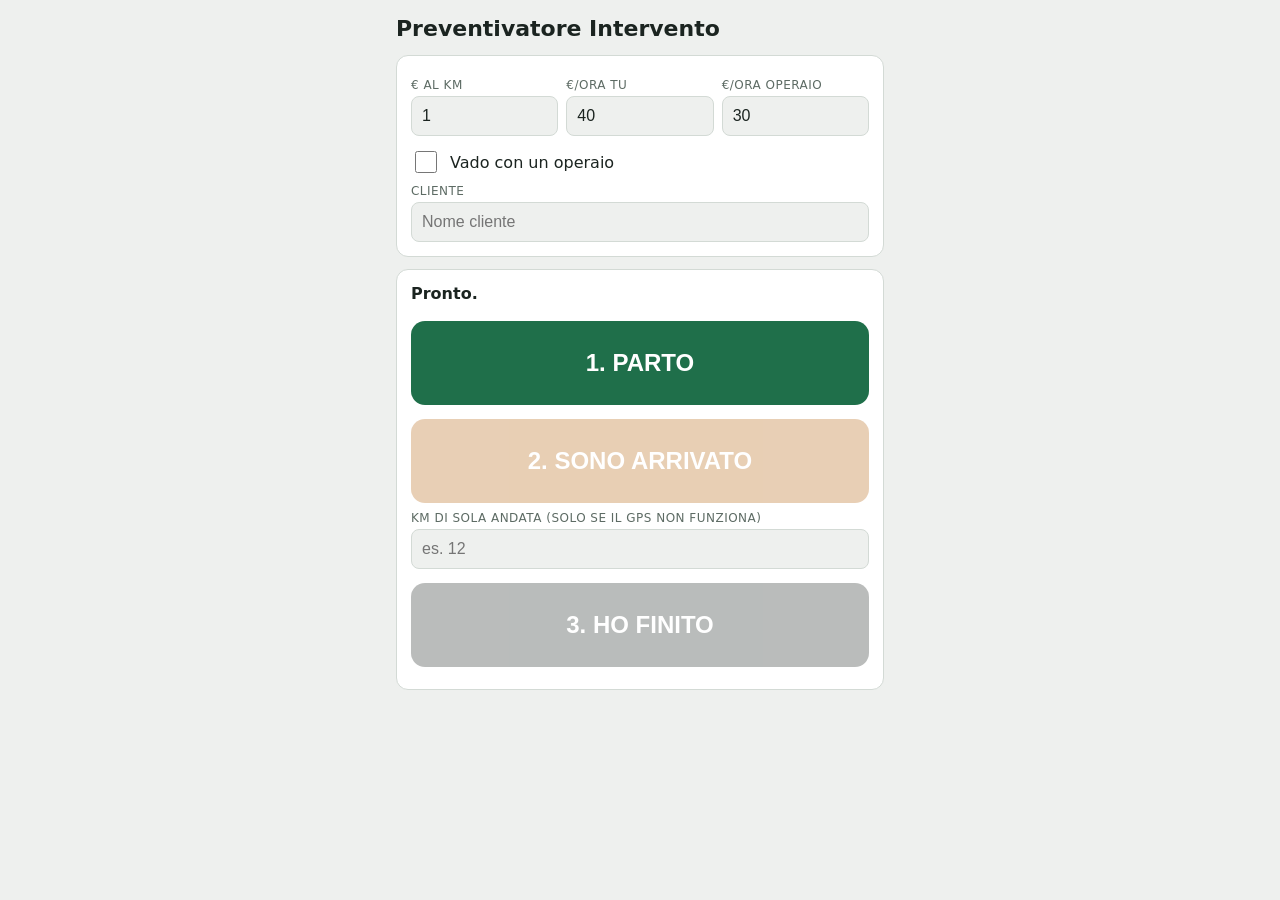
==== index.html @ 5b508555 "Add files via upload" ====
<!DOCTYPE html>
<html lang="it">
<head>
<meta charset="UTF-8">
<meta name="viewport" content="width=device-width, initial-scale=1, viewport-fit=cover">
<meta name="apple-mobile-web-app-capable" content="yes">
<meta name="mobile-web-app-capable" content="yes">
<meta name="apple-mobile-web-app-title" content="Uscite">
<link rel="apple-touch-icon" href="icona.png">
<title>Preventivatore Intervento</title>
<style>
:root{--bg:#eef0ee;--card:#fff;--fg:#1b2420;--mut:#5d6b64;--line:#d3dad5;--go:#1f6f4a;--mid:#b4620a;--end:#1b2420;--endfg:#fff;--gofg:#fff}
@media (prefers-color-scheme:dark){:root{--bg:#121816;--card:#1b2420;--fg:#e8eeea;--mut:#9aa8a0;--line:#2e3a34;--go:#3fae78;--mid:#e08a2c;--end:#e8eeea;--endfg:#121816;--gofg:#0e1512;color-scheme:dark}}
*{box-sizing:border-box}
body{background:var(--bg);color:var(--fg);font-family:-apple-system,system-ui,Arial,sans-serif;font-size:16px;margin:0 auto;max-width:520px;padding:16px max(16px,env(safe-area-inset-right,0px)) 16px max(16px,env(safe-area-inset-left,0px))}
h1{font-size:22px;margin:0 0 14px}
section{background:var(--card);border:1px solid var(--line);border-radius:12px;padding:14px;margin-bottom:12px}
.row{display:flex;gap:8px;flex-wrap:wrap}
.row>div{flex:1 1 90px;min-width:0}
label{display:block;font-size:12px;letter-spacing:.04em;text-transform:uppercase;color:var(--mut);margin:8px 0 4px}
input[type=number],input[type=text]{width:100%;padding:10px;font-size:16px;border:1px solid var(--line);border-radius:8px;background:var(--bg);color:var(--fg)}
.chk{display:flex;align-items:center;gap:10px;margin-top:12px}
.chk input{width:22px;height:22px}
.chk label{margin:0;text-transform:none;font-size:16px;letter-spacing:0;color:var(--fg)}
button{width:100%;min-height:84px;padding:26px 18px;font-size:24px;font-weight:700;border:0;border-radius:14px;margin-top:14px;touch-action:manipulation;cursor:pointer;color:var(--gofg);background:var(--go)}
button.b2{background:var(--mid)}
button.b3{background:var(--end);color:var(--endfg)}
button.ghost{background:transparent;color:var(--fg);border:1px solid var(--line);font-size:17px;padding:14px;min-height:56px}
button:disabled{opacity:.3;cursor:default}
#stato{font-weight:700;margin-bottom:4px}
.note{font-size:13px;color:var(--mut);line-height:1.5;margin-top:8px}
.tot{font-size:40px;font-weight:700;text-align:center;margin:4px 0 10px}
table{width:100%;border-collapse:collapse;font-size:15px}
td{padding:6px 0;border-top:1px solid var(--line)}
td:last-child{text-align:right}
[hidden]{display:none!important}
</style>
</head>
<body>

<h1>Preventivatore Intervento</h1>

<section>
  <div class="row">
    <div><label for="tKm">€ al km</label><input type="number" id="tKm" value="1" step="0.1" inputmode="decimal"></div>
    <div><label for="tOra">€/ora tu</label><input type="number" id="tOra" value="40" inputmode="decimal"></div>
    <div><label for="tOp">€/ora operaio</label><input type="number" id="tOp" value="30" inputmode="decimal"></div>
  </div>
  <div class="chk"><input type="checkbox" id="conOp"><label for="conOp">Vado con un operaio</label></div>
  <label for="cliente">Cliente</label>
  <input type="text" id="cliente" placeholder="Nome cliente">
</section>

<section>
  <div id="stato">Pronto.</div>
  <button id="bParti">1. PARTO</button>
  <button class="b2" id="bArrivo" disabled>2. SONO ARRIVATO</button>
  <label for="kmMan">Km di sola andata (solo se il GPS non funziona)</label>
  <input type="number" id="kmMan" step="0.1" placeholder="es. 12" inputmode="decimal">
  <button class="b3" id="bFine" disabled>3. HO FINITO</button>
  <div class="note" id="live"></div>
</section>

<section id="res" hidden>
  <div class="note" style="margin:0">Da chiedere al cliente</div>
  <div class="tot" id="tot">0 €</div>
  <table id="dett"></table>
  <button class="ghost" id="bNuovo">Nuovo intervento</button>
</section>

<script>
const $ = id => document.getElementById(id);
let S = { fase: 0 };
try { S = JSON.parse(localStorage.getItem('prev') || 'null') || { fase: 0 }; } catch (e) {}
function salva() { try { localStorage.setItem('prev', JSON.stringify(S)); } catch (e) {} }

function dist(a, b) {
  const R = 6371, r = x => x * Math.PI / 180;
  const dl = r(b.lat - a.lat), dn = r(b.lon - a.lon);
  const h = Math.sin(dl / 2) ** 2 + Math.cos(r(a.lat)) * Math.cos(r(b.lat)) * Math.sin(dn / 2) ** 2;
  return 2 * R * Math.asin(Math.sqrt(h));
}

function pos() {
  return new Promise(ok => {
    if (!navigator.geolocation) { ok(null); return; }
    try {
      navigator.geolocation.getCurrentPosition(
        p => ok({ lat: p.coords.latitude, lon: p.coords.longitude }),
        () => ok(null),
        { enableHighAccuracy: true, timeout: 15000 }
      );
    } catch (e) { ok(null); }
  });
}

const fmt = ms => { const m = Math.round(ms / 60000); return Math.floor(m / 60) + ' h ' + (m % 60) + ' min'; };
const eur = n => n.toFixed(2).replace('.', ',') + ' €';

function ui() {
  $('bParti').disabled = S.fase !== 0;
  $('bArrivo').disabled = S.fase !== 1;
  $('bFine').disabled = S.fase !== 2;
  $('stato').textContent = ['Pronto.', 'In viaggio...', 'Al lavoro...', 'Finito.'][S.fase];
  if (S.fase === 3) mostra();
}

$('bParti').onclick = async () => {
  $('stato').textContent = 'Rilevo posizione...';
  S.p0 = await pos();
  S.t0 = Date.now();
  S.fase = 1;
  salva(); ui();
  $('live').textContent = S.p0 ? 'Posizione di partenza rilevata.' : 'GPS non disponibile: scrivi i km di sola andata.';
};

$('bArrivo').onclick = async () => {
  $('stato').textContent = 'Rilevo posizione...';
  S.p1 = await pos();
  S.t1 = Date.now();
  S.fase = 2;
  salva(); ui();
  $('live').textContent = S.p1 ? 'Posizione di arrivo rilevata.' : 'GPS non disponibile: scrivi i km di sola andata.';
};

$('bFine').onclick = () => {
  S.t2 = Date.now();
  S.fase = 3;
  S.tKm = +$('tKm').value;
  S.tOra = +$('tOra').value;
  S.tOp = +$('tOp').value;
  S.conOp = $('conOp').checked;
  S.cliente = $('cliente').value;
  S.kmMan = parseFloat($('kmMan').value);
  salva(); ui();
};

$('bNuovo').onclick = () => {
  S = { fase: 0 };
  salva();
  $('res').hidden = true;
  $('live').textContent = '';
  $('kmMan').value = '';
  ui();
};

function mostra() {
  let kmUno = 0, fonte = 'mancanti';
  if (S.kmMan > 0) { kmUno = S.kmMan; fonte = 'inseriti da te'; }
  else if (S.p0 && S.p1) { kmUno = dist(S.p0, S.p1) * 1.25; fonte = 'stimati dal GPS'; }

  const km = kmUno * 2;                                   // andata e ritorno
  const ore = (S.t2 - S.t1) / 3600000;                    // tempo al lavoro
  const oreC = Math.max(0.25, Math.ceil(ore * 4) / 4);    // arrotondato al quarto d'ora
  const cKm = km * S.tKm;
  const cL = oreC * S.tOra;
  const cO = S.conOp ? oreC * S.tOp : 0;

  $('tot').textContent = eur(cKm + cL + cO);

  const t = $('dett');
  t.innerHTML = '';
  const riga = (a, b) => {
    const tr = document.createElement('tr');
    const td1 = document.createElement('td');
    const td2 = document.createElement('td');
    td1.textContent = a; td2.textContent = b;
    tr.appendChild(td1); tr.appendChild(td2);
    t.appendChild(tr);
  };
  if (S.cliente) riga('Cliente', S.cliente);
  riga('Km andata+ritorno (' + fonte + ')', km.toFixed(1) + ' km · ' + eur(cKm));
  riga('Tempo al lavoro', fmt(S.t2 - S.t1) + ' (conteggiate ' + oreC.toFixed(2) + ' h)');
  riga('Manodopera tua', eur(cL));
  if (S.conOp) riga('Operaio', eur(cO));
  $('res').hidden = false;
}

$('tKm').value = S.tKm || 1;
$('tOra').value = S.tOra || 40;
$('tOp').value = S.tOp || 30;
$('conOp').checked = !!S.conOp;
$('cliente').value = S.cliente || '';
if (S.kmMan > 0) $('kmMan').value = S.kmMan;
ui();
</script>
</body>
</html>
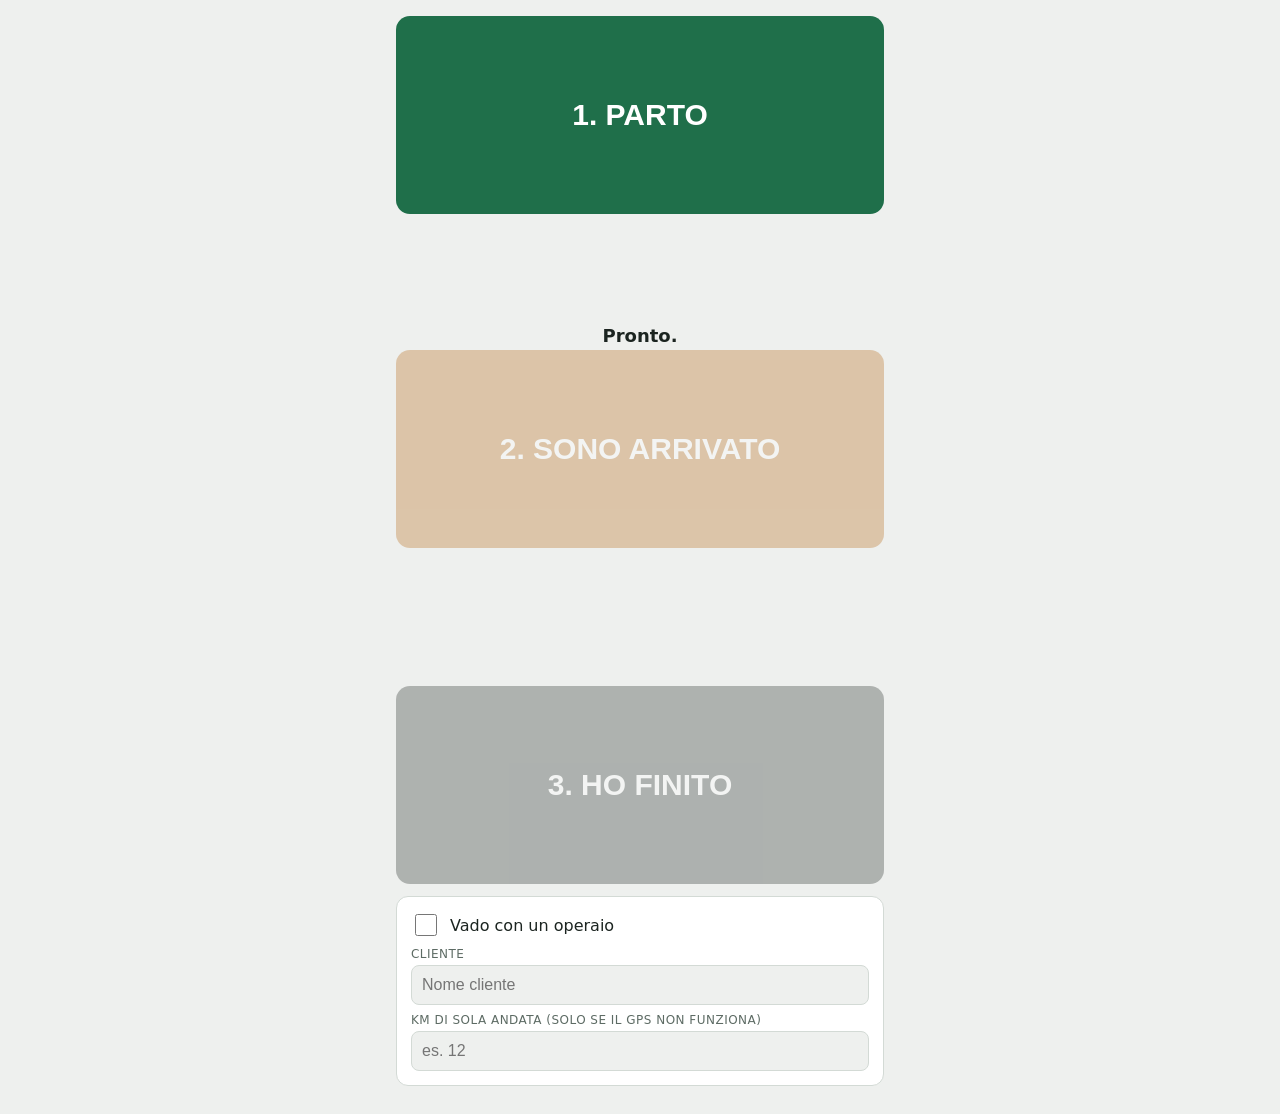
==== commit a99ff2f8: "Add files via upload" ====
--- a/index.html
+++ b/index.html
@@ -27,7 +27,10 @@
 button.b3{background:var(--end);color:var(--endfg)}
 button.ghost{background:transparent;color:var(--fg);border:1px solid var(--line);font-size:17px;padding:14px;min-height:56px}
 button:disabled{opacity:.3;cursor:default}
-#stato{font-weight:700;margin-bottom:4px}
+#stato{font-weight:700;margin-bottom:4px;text-align:center;font-size:18px}
+.tasti{display:flex;flex-direction:column;justify-content:space-between;min-height:calc(100vh - 32px);min-height:calc(100dvh - 32px - env(safe-area-inset-top,0px) - env(safe-area-inset-bottom,0px));background:transparent;border:0;padding:0}
+.tasti button{min-height:22vh;font-size:30px;margin:0}
+.tasti .note{text-align:center;min-height:20px}
 .note{font-size:13px;color:var(--mut);line-height:1.5;margin-top:8px}
 .tot{font-size:40px;font-weight:700;text-align:center;margin:4px 0 10px}
 table{width:100%;border-collapse:collapse;font-size:15px}
@@ -38,27 +41,27 @@
 </head>
 <body>
 
-<h1>Preventivatore Intervento</h1>
+<section class="tasti">
+  <button id="bParti">1. PARTO</button>
+  <div>
+    <div id="stato">Pronto.</div>
+    <button class="b2" id="bArrivo" disabled>2. SONO ARRIVATO</button>
+    <div class="note" id="live"></div>
+  </div>
+  <button class="b3" id="bFine" disabled>3. HO FINITO</button>
+</section>
 
 <section>
-  <div class="row">
+  <div class="row" hidden>
     <div><label for="tKm">€ al km</label><input type="number" id="tKm" value="1" step="0.1" inputmode="decimal"></div>
     <div><label for="tOra">€/ora tu</label><input type="number" id="tOra" value="40" inputmode="decimal"></div>
     <div><label for="tOp">€/ora operaio</label><input type="number" id="tOp" value="30" inputmode="decimal"></div>
   </div>
-  <div class="chk"><input type="checkbox" id="conOp"><label for="conOp">Vado con un operaio</label></div>
+  <div class="chk" style="margin-top:0"><input type="checkbox" id="conOp"><label for="conOp">Vado con un operaio</label></div>
   <label for="cliente">Cliente</label>
   <input type="text" id="cliente" placeholder="Nome cliente">
-</section>
-
-<section>
-  <div id="stato">Pronto.</div>
-  <button id="bParti">1. PARTO</button>
-  <button class="b2" id="bArrivo" disabled>2. SONO ARRIVATO</button>
   <label for="kmMan">Km di sola andata (solo se il GPS non funziona)</label>
   <input type="number" id="kmMan" step="0.1" placeholder="es. 12" inputmode="decimal">
-  <button class="b3" id="bFine" disabled>3. HO FINITO</button>
-  <div class="note" id="live"></div>
 </section>
 
 <section id="res" hidden>
@@ -174,6 +177,7 @@
   riga('Manodopera tua', eur(cL));
   if (S.conOp) riga('Operaio', eur(cO));
   $('res').hidden = false;
+  $('res').scrollIntoView();
 }
 
 $('tKm').value = S.tKm || 1;
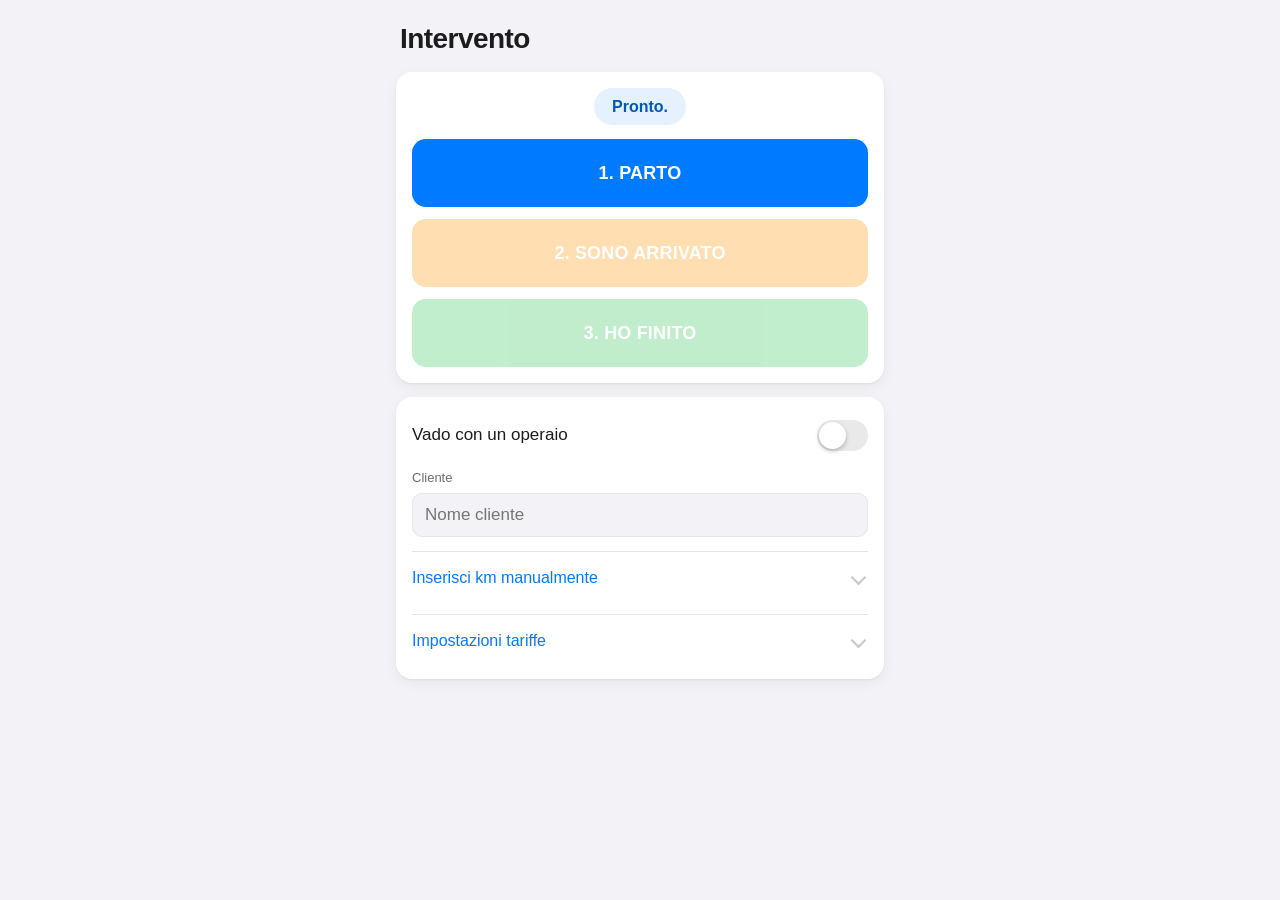
==== commit d807b3e6: "Add files via upload" ====
--- a/index.html
+++ b/index.html
@@ -5,63 +5,98 @@
 <meta name="viewport" content="width=device-width, initial-scale=1, viewport-fit=cover">
 <meta name="apple-mobile-web-app-capable" content="yes">
 <meta name="mobile-web-app-capable" content="yes">
+<meta name="apple-mobile-web-app-status-bar-style" content="default">
 <meta name="apple-mobile-web-app-title" content="Uscite">
+<meta name="theme-color" content="#F2F2F7">
 <link rel="apple-touch-icon" href="icona.png">
 <title>Preventivatore Intervento</title>
 <style>
-:root{--bg:#eef0ee;--card:#fff;--fg:#1b2420;--mut:#5d6b64;--line:#d3dad5;--go:#1f6f4a;--mid:#b4620a;--end:#1b2420;--endfg:#fff;--gofg:#fff}
-@media (prefers-color-scheme:dark){:root{--bg:#121816;--card:#1b2420;--fg:#e8eeea;--mut:#9aa8a0;--line:#2e3a34;--go:#3fae78;--mid:#e08a2c;--end:#e8eeea;--endfg:#121816;--gofg:#0e1512;color-scheme:dark}}
-*{box-sizing:border-box}
-body{background:var(--bg);color:var(--fg);font-family:-apple-system,system-ui,Arial,sans-serif;font-size:16px;margin:0 auto;max-width:520px;padding:16px max(16px,env(safe-area-inset-right,0px)) 16px max(16px,env(safe-area-inset-left,0px))}
-h1{font-size:22px;margin:0 0 14px}
-section{background:var(--card);border:1px solid var(--line);border-radius:12px;padding:14px;margin-bottom:12px}
-.row{display:flex;gap:8px;flex-wrap:wrap}
-.row>div{flex:1 1 90px;min-width:0}
-label{display:block;font-size:12px;letter-spacing:.04em;text-transform:uppercase;color:var(--mut);margin:8px 0 4px}
-input[type=number],input[type=text]{width:100%;padding:10px;font-size:16px;border:1px solid var(--line);border-radius:8px;background:var(--bg);color:var(--fg)}
-.chk{display:flex;align-items:center;gap:10px;margin-top:12px}
-.chk input{width:22px;height:22px}
-.chk label{margin:0;text-transform:none;font-size:16px;letter-spacing:0;color:var(--fg)}
-button{width:100%;min-height:84px;padding:26px 18px;font-size:24px;font-weight:700;border:0;border-radius:14px;margin-top:14px;touch-action:manipulation;cursor:pointer;color:var(--gofg);background:var(--go)}
-button.b2{background:var(--mid)}
-button.b3{background:var(--end);color:var(--endfg)}
-button.ghost{background:transparent;color:var(--fg);border:1px solid var(--line);font-size:17px;padding:14px;min-height:56px}
+:root{--bg:#F2F2F7;--card:#FFFFFF;--fg:#1C1C1E;--mut:#6C6C70;--line:#E5E5EA;--blu:#007AFF;--ara:#FF9500;--ver:#34C759;--dark:#1C1C1E}
+*{box-sizing:border-box;-webkit-tap-highlight-color:transparent}
+html{-webkit-text-size-adjust:100%}
+body{background:var(--bg);color:var(--fg);font-family:-apple-system,BlinkMacSystemFont,"Segoe UI",Roboto,sans-serif;font-size:17px;line-height:1.35;margin:0 auto;max-width:520px;
+  padding:calc(16px + env(safe-area-inset-top,0px)) max(16px,env(safe-area-inset-right,0px)) calc(20px + env(safe-area-inset-bottom,0px)) max(16px,env(safe-area-inset-left,0px))}
+h1{font-size:28px;font-weight:700;letter-spacing:-.02em;margin:4px 4px 14px}
+section{background:var(--card);border-radius:16px;padding:16px;margin-bottom:14px;box-shadow:0 1px 2px rgba(0,0,0,.05),0 4px 14px rgba(0,0,0,.05)}
+label{display:block;font-size:13px;color:var(--mut);margin:12px 0 6px}
+input[type=number],input[type=text]{width:100%;min-height:44px;padding:10px 12px;font-size:17px;font-family:inherit;border:1px solid var(--line);border-radius:10px;background:var(--bg);color:var(--fg);-webkit-appearance:none;appearance:none}
+input[type=number]:focus,input[type=text]:focus{outline:2px solid var(--blu);outline-offset:0;border-color:transparent}
+
+/* stato */
+#stato{display:block;width:fit-content;margin:0 auto 14px;padding:8px 18px;border-radius:999px;background:#E5F1FF;color:#0058B8;font-size:16px;font-weight:700;text-align:center}
+
+/* pulsanti principali */
+button{display:block;width:100%;min-height:68px;padding:16px;font-family:inherit;font-size:18px;font-weight:700;letter-spacing:.01em;border:0;border-radius:14px;margin-top:12px;cursor:pointer;color:#fff;background:var(--blu);touch-action:manipulation;-webkit-appearance:none;appearance:none;transition:transform .08s,opacity .15s}
+#bParti{margin-top:0}
+button.b2{background:var(--ara)}
+button.b3{background:var(--ver)}
+button:active:not(:disabled){transform:scale(.98);opacity:.85}
 button:disabled{opacity:.3;cursor:default}
-#stato{font-weight:700;margin-bottom:4px;text-align:center;font-size:18px}
-.tasti{display:flex;flex-direction:column;justify-content:space-between;min-height:calc(100vh - 32px);min-height:calc(100dvh - 32px - env(safe-area-inset-top,0px) - env(safe-area-inset-bottom,0px));background:transparent;border:0;padding:0}
-.tasti button{min-height:22vh;font-size:30px;margin:0}
-.tasti .note{text-align:center;min-height:20px}
-.note{font-size:13px;color:var(--mut);line-height:1.5;margin-top:8px}
-.tot{font-size:40px;font-weight:700;text-align:center;margin:4px 0 10px}
+.note{font-size:14px;color:var(--mut);line-height:1.45;margin-top:10px;text-align:center}
+#live:empty{display:none}
+
+/* switch iOS */
+.chk{display:flex;align-items:center;justify-content:space-between;gap:12px;min-height:44px}
+.chk label{order:-1;flex:1;margin:0;font-size:17px;color:var(--fg);padding:6px 0}
+.chk input{flex:none;width:51px;height:31px;margin:0;border-radius:31px;background:#E9E9EA;position:relative;cursor:pointer;-webkit-appearance:none;appearance:none;transition:background .2s}
+.chk input::after{content:"";position:absolute;top:2px;left:2px;width:27px;height:27px;border-radius:50%;background:#fff;box-shadow:0 2px 4px rgba(0,0,0,.25);transition:transform .2s}
+.chk input:checked{background:var(--ver)}
+.chk input:checked::after{transform:translateX(20px)}
+
+/* menu espandibili */
+details{border-top:1px solid var(--line);margin-top:14px}
+summary{display:flex;align-items:center;justify-content:space-between;min-height:48px;padding-top:4px;font-size:16px;color:var(--blu);cursor:pointer;list-style:none}
+summary::-webkit-details-marker{display:none}
+summary::after{content:"";width:9px;height:9px;margin-right:4px;border-right:2px solid #C7C7CC;border-bottom:2px solid #C7C7CC;transform:rotate(45deg);transition:transform .2s}
+details[open] summary::after{transform:rotate(-135deg)}
+details label{margin-top:4px}
+.row{display:grid;grid-template-columns:repeat(3,1fr);gap:10px;padding-bottom:4px}
+.row>div{min-width:0}
+.row label{margin-top:0;white-space:nowrap;font-size:12px}
+
+/* risultato */
+#res{background:var(--dark);color:#fff;box-shadow:0 6px 20px rgba(0,0,0,.2)}
+#res .note{color:#AEAEB2;font-size:13px;letter-spacing:.06em;text-transform:uppercase}
+.tot{font-size:46px;font-weight:700;letter-spacing:-.02em;text-align:center;margin:6px 0 14px}
 table{width:100%;border-collapse:collapse;font-size:15px}
-td{padding:6px 0;border-top:1px solid var(--line)}
+td{padding:9px 0;border-top:1px solid #3A3A3C;vertical-align:top}
+td:first-child{color:#AEAEB2;padding-right:10px}
 td:last-child{text-align:right}
+button.ghost{min-height:48px;margin-top:16px;padding:12px;font-size:16px;font-weight:600;background:transparent;color:#fff;border:1px solid #48484A}
 [hidden]{display:none!important}
 </style>
 </head>
 <body>
 
-<section class="tasti">
+<h1>Intervento</h1>
+
+<section>
+  <div id="stato">Pronto.</div>
   <button id="bParti">1. PARTO</button>
-  <div>
-    <div id="stato">Pronto.</div>
-    <button class="b2" id="bArrivo" disabled>2. SONO ARRIVATO</button>
-    <div class="note" id="live"></div>
-  </div>
+  <button class="b2" id="bArrivo" disabled>2. SONO ARRIVATO</button>
   <button class="b3" id="bFine" disabled>3. HO FINITO</button>
+  <div class="note" id="live"></div>
 </section>
 
 <section>
-  <div class="row" hidden>
-    <div><label for="tKm">€ al km</label><input type="number" id="tKm" value="1" step="0.1" inputmode="decimal"></div>
-    <div><label for="tOra">€/ora tu</label><input type="number" id="tOra" value="40" inputmode="decimal"></div>
-    <div><label for="tOp">€/ora operaio</label><input type="number" id="tOp" value="30" inputmode="decimal"></div>
-  </div>
-  <div class="chk" style="margin-top:0"><input type="checkbox" id="conOp"><label for="conOp">Vado con un operaio</label></div>
+  <div class="chk"><input type="checkbox" id="conOp"><label for="conOp">Vado con un operaio</label></div>
   <label for="cliente">Cliente</label>
   <input type="text" id="cliente" placeholder="Nome cliente">
-  <label for="kmMan">Km di sola andata (solo se il GPS non funziona)</label>
-  <input type="number" id="kmMan" step="0.1" placeholder="es. 12" inputmode="decimal">
+
+  <details>
+    <summary>Inserisci km manualmente</summary>
+    <label for="kmMan">Km di sola andata (solo se il GPS non funziona)</label>
+    <input type="number" id="kmMan" step="0.1" placeholder="es. 12" inputmode="decimal">
+  </details>
+
+  <details>
+    <summary>Impostazioni tariffe</summary>
+    <div class="row">
+      <div><label for="tKm">€ al km</label><input type="number" id="tKm" value="1" step="0.1" inputmode="decimal"></div>
+      <div><label for="tOra">€/ora tu</label><input type="number" id="tOra" value="40" inputmode="decimal"></div>
+      <div><label for="tOp">€/ora operaio</label><input type="number" id="tOp" value="30" inputmode="decimal"></div>
+    </div>
+  </details>
 </section>
 
 <section id="res" hidden>
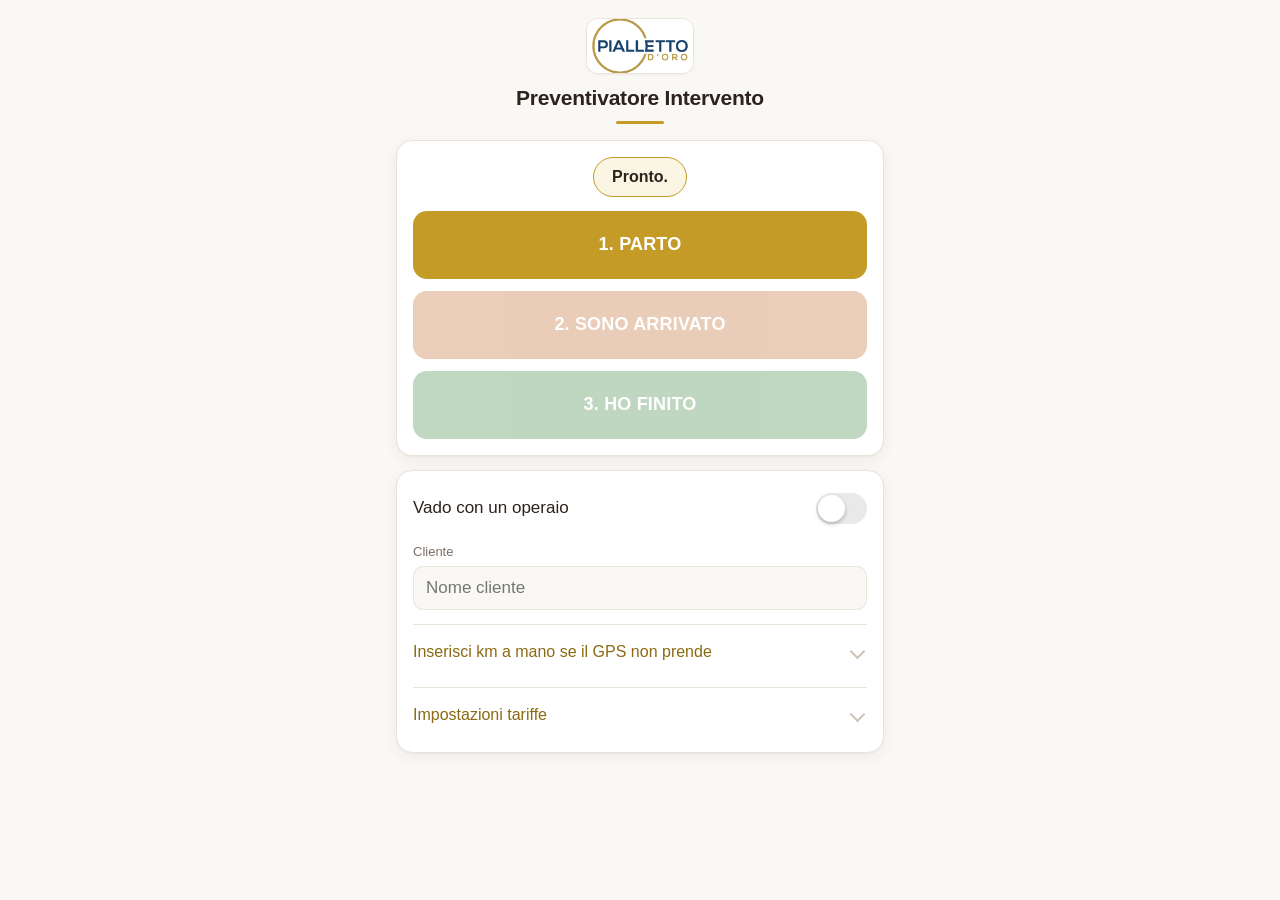
==== commit a4e3f90f: "Add files via upload" ====
--- a/index.html
+++ b/index.html
@@ -5,25 +5,31 @@
 <meta name="viewport" content="width=device-width, initial-scale=1, viewport-fit=cover">
 <meta name="apple-mobile-web-app-capable" content="yes">
 <meta name="mobile-web-app-capable" content="yes">
-<meta name="apple-mobile-web-app-status-bar-style" content="default">
-<meta name="apple-mobile-web-app-title" content="Uscite">
-<meta name="theme-color" content="#F2F2F7">
-<link rel="apple-touch-icon" href="icona.png">
+<meta name="apple-mobile-web-app-status-bar-style" content="black-translucent">
+<meta name="apple-mobile-web-app-title" content="Pialletto d'Oro">
+<meta name="theme-color" content="#FAF8F5">
+<link rel="apple-touch-icon" href="./logo.png">
 <title>Preventivatore Intervento</title>
 <style>
-:root{--bg:#F2F2F7;--card:#FFFFFF;--fg:#1C1C1E;--mut:#6C6C70;--line:#E5E5EA;--blu:#007AFF;--ara:#FF9500;--ver:#34C759;--dark:#1C1C1E}
+:root{--bg:#FAF8F5;--card:#FFFFFF;--fg:#2C221E;--mut:#7A6E66;--line:#EAE3D9;--blu:#C59B27;--ara:#B85D19;--ver:#2E7D32;--dark:#2C221E;--oro:#C59B27}
 *{box-sizing:border-box;-webkit-tap-highlight-color:transparent}
 html{-webkit-text-size-adjust:100%}
 body{background:var(--bg);color:var(--fg);font-family:-apple-system,BlinkMacSystemFont,"Segoe UI",Roboto,sans-serif;font-size:17px;line-height:1.35;margin:0 auto;max-width:520px;
   padding:calc(16px + env(safe-area-inset-top,0px)) max(16px,env(safe-area-inset-right,0px)) calc(20px + env(safe-area-inset-bottom,0px)) max(16px,env(safe-area-inset-left,0px))}
-h1{font-size:28px;font-weight:700;letter-spacing:-.02em;margin:4px 4px 14px}
-section{background:var(--card);border-radius:16px;padding:16px;margin-bottom:14px;box-shadow:0 1px 2px rgba(0,0,0,.05),0 4px 14px rgba(0,0,0,.05)}
+body::before{content:"";position:fixed;top:0;left:0;right:0;height:env(safe-area-inset-top,0px);background:var(--dark);z-index:5}
+header{text-align:center;margin:2px 0 16px}
+.logo{width:108px;height:56px;margin:0 auto 10px;overflow:hidden;position:relative;background:#fff;border:1px solid var(--line);border-radius:12px;box-shadow:0 1px 2px rgba(44,34,30,.05)}
+.logo img{position:absolute;top:50%;left:50%;width:140px;height:140px;max-width:none;transform:translate(-50%,-50%)}
+.marca{font-size:24px;font-weight:700;letter-spacing:.02em;color:var(--oro);margin-bottom:8px}
+h1{font-size:21px;font-weight:700;letter-spacing:-.01em;color:var(--fg);margin:0}
+h1::after{content:"";display:block;width:48px;height:3px;border-radius:3px;background:var(--oro);margin:9px auto 0}
+section{background:var(--card);border:1px solid var(--line);border-radius:16px;padding:16px;margin-bottom:14px;box-shadow:0 1px 2px rgba(44,34,30,.04),0 4px 14px rgba(44,34,30,.06)}
 label{display:block;font-size:13px;color:var(--mut);margin:12px 0 6px}
 input[type=number],input[type=text]{width:100%;min-height:44px;padding:10px 12px;font-size:17px;font-family:inherit;border:1px solid var(--line);border-radius:10px;background:var(--bg);color:var(--fg);-webkit-appearance:none;appearance:none}
 input[type=number]:focus,input[type=text]:focus{outline:2px solid var(--blu);outline-offset:0;border-color:transparent}
 
 /* stato */
-#stato{display:block;width:fit-content;margin:0 auto 14px;padding:8px 18px;border-radius:999px;background:#E5F1FF;color:#0058B8;font-size:16px;font-weight:700;text-align:center}
+#stato{display:block;width:fit-content;margin:0 auto 14px;padding:8px 18px;border-radius:999px;background:#FBF5E4;color:#2C221E;border:1.5px solid var(--oro);font-size:16px;font-weight:700;text-align:center}
 
 /* pulsanti principali */
 button{display:block;width:100%;min-height:68px;padding:16px;font-family:inherit;font-size:18px;font-weight:700;letter-spacing:.01em;border:0;border-radius:14px;margin-top:12px;cursor:pointer;color:#fff;background:var(--blu);touch-action:manipulation;-webkit-appearance:none;appearance:none;transition:transform .08s,opacity .15s}
@@ -45,9 +51,9 @@
 
 /* menu espandibili */
 details{border-top:1px solid var(--line);margin-top:14px}
-summary{display:flex;align-items:center;justify-content:space-between;min-height:48px;padding-top:4px;font-size:16px;color:var(--blu);cursor:pointer;list-style:none}
+summary{display:flex;align-items:center;justify-content:space-between;min-height:48px;padding-top:4px;font-size:16px;color:#8A6A12;cursor:pointer;list-style:none}
 summary::-webkit-details-marker{display:none}
-summary::after{content:"";width:9px;height:9px;margin-right:4px;border-right:2px solid #C7C7CC;border-bottom:2px solid #C7C7CC;transform:rotate(45deg);transition:transform .2s}
+summary::after{content:"";flex:none;width:9px;height:9px;margin:0 4px 0 10px;border-right:2px solid #CFC4B4;border-bottom:2px solid #CFC4B4;transform:rotate(45deg);transition:transform .2s}
 details[open] summary::after{transform:rotate(-135deg)}
 details label{margin-top:4px}
 .row{display:grid;grid-template-columns:repeat(3,1fr);gap:10px;padding-bottom:4px}
@@ -55,20 +61,24 @@
 .row label{margin-top:0;white-space:nowrap;font-size:12px}
 
 /* risultato */
-#res{background:var(--dark);color:#fff;box-shadow:0 6px 20px rgba(0,0,0,.2)}
-#res .note{color:#AEAEB2;font-size:13px;letter-spacing:.06em;text-transform:uppercase}
-.tot{font-size:46px;font-weight:700;letter-spacing:-.02em;text-align:center;margin:6px 0 14px}
+#res{background:var(--dark);border-color:var(--dark);color:#FAF8F5;box-shadow:0 6px 20px rgba(44,34,30,.25)}
+#res .note{color:#EFE6D6;font-size:13px;letter-spacing:.06em;text-transform:uppercase}
+.tot{color:#E5B84B;font-size:46px;font-weight:700;letter-spacing:-.02em;text-align:center;margin:6px 0 14px}
 table{width:100%;border-collapse:collapse;font-size:15px}
-td{padding:9px 0;border-top:1px solid #3A3A3C;vertical-align:top}
-td:first-child{color:#AEAEB2;padding-right:10px}
+td{padding:9px 0;border-top:1px solid #4A3C35;vertical-align:top}
+td:first-child{color:#CFC4B4;padding-right:10px}
 td:last-child{text-align:right}
-button.ghost{min-height:48px;margin-top:16px;padding:12px;font-size:16px;font-weight:600;background:transparent;color:#fff;border:1px solid #48484A}
+button.ghost{min-height:48px;margin-top:16px;padding:12px;font-size:16px;font-weight:600;background:transparent;color:#FAF8F5;border:1px solid #6B5A50}
 [hidden]{display:none!important}
 </style>
 </head>
 <body>
 
-<h1>Intervento</h1>
+<header>
+  <div class="logo"><img src="./logo.png" alt="Pialletto d'Oro" onerror="this.parentNode.hidden=true;this.parentNode.nextElementSibling.hidden=false"></div>
+  <div class="marca" hidden>Pialletto d'Oro</div>
+  <h1>Preventivatore Intervento</h1>
+</header>
 
 <section>
   <div id="stato">Pronto.</div>
@@ -84,7 +94,7 @@
   <input type="text" id="cliente" placeholder="Nome cliente">
 
   <details>
-    <summary>Inserisci km manualmente</summary>
+    <summary>Inserisci km a mano se il GPS non prende</summary>
     <label for="kmMan">Km di sola andata (solo se il GPS non funziona)</label>
     <input type="number" id="kmMan" step="0.1" placeholder="es. 12" inputmode="decimal">
   </details>
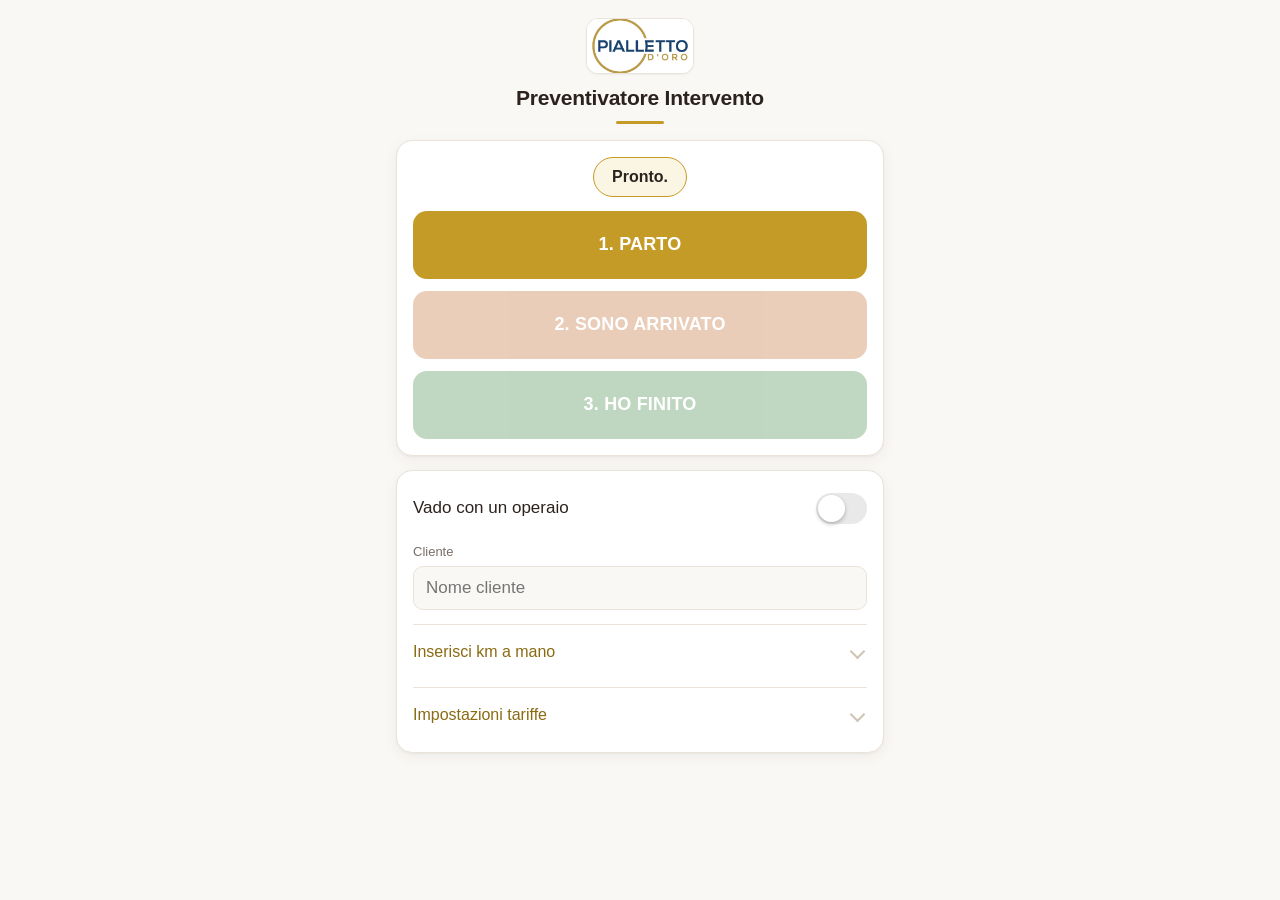
==== commit 665cc8ea: "Add files via upload" ====
--- a/index.html
+++ b/index.html
@@ -25,8 +25,8 @@
 h1::after{content:"";display:block;width:48px;height:3px;border-radius:3px;background:var(--oro);margin:9px auto 0}
 section{background:var(--card);border:1px solid var(--line);border-radius:16px;padding:16px;margin-bottom:14px;box-shadow:0 1px 2px rgba(44,34,30,.04),0 4px 14px rgba(44,34,30,.06)}
 label{display:block;font-size:13px;color:var(--mut);margin:12px 0 6px}
-input[type=number],input[type=text]{width:100%;min-height:44px;padding:10px 12px;font-size:17px;font-family:inherit;border:1px solid var(--line);border-radius:10px;background:var(--bg);color:var(--fg);-webkit-appearance:none;appearance:none}
-input[type=number]:focus,input[type=text]:focus{outline:2px solid var(--blu);outline-offset:0;border-color:transparent}
+input[type=number],input[type=text],input[type=tel]{width:100%;min-height:44px;padding:10px 12px;font-size:17px;font-family:inherit;border:1px solid var(--line);border-radius:10px;background:var(--bg);color:var(--fg);-webkit-appearance:none;appearance:none}
+input[type=number]:focus,input[type=text]:focus,input[type=tel]:focus{outline:2px solid var(--blu);outline-offset:0;border-color:transparent}
 
 /* stato */
 #stato{display:block;width:fit-content;margin:0 auto 14px;padding:8px 18px;border-radius:999px;background:#FBF5E4;color:#2C221E;border:1.5px solid var(--oro);font-size:16px;font-weight:700;text-align:center}
@@ -63,12 +63,18 @@
 /* risultato */
 #res{background:var(--dark);border-color:var(--dark);color:#FAF8F5;box-shadow:0 6px 20px rgba(44,34,30,.25)}
 #res .note{color:#EFE6D6;font-size:13px;letter-spacing:.06em;text-transform:uppercase}
-.tot{color:#E5B84B;font-size:46px;font-weight:700;letter-spacing:-.02em;text-align:center;margin:6px 0 14px}
+.tot{color:#E5B84B;font-size:46px;font-weight:700;letter-spacing:-.02em;text-align:center;margin:6px 0 14px;line-height:1.1}
+.suf{display:inline-block;font-size:20px;font-weight:600;letter-spacing:0;color:#EFE6D6;white-space:nowrap}
+#totSub{text-align:center;color:#EFE6D6;font-size:15px;margin:-6px 0 14px}
+#totSub:empty{display:none}
+h2{font-size:13px;font-weight:600;letter-spacing:.06em;text-transform:uppercase;color:var(--mut);margin:0 0 10px}
+button.wa{display:flex;align-items:center;justify-content:center;gap:10px;min-height:58px;background:#25D366;color:#fff}
+button.wa svg{flex:none;width:24px;height:24px}
 table{width:100%;border-collapse:collapse;font-size:15px}
 td{padding:9px 0;border-top:1px solid #4A3C35;vertical-align:top}
 td:first-child{color:#CFC4B4;padding-right:10px}
 td:last-child{text-align:right}
-button.ghost{min-height:48px;margin-top:16px;padding:12px;font-size:16px;font-weight:600;background:transparent;color:#FAF8F5;border:1px solid #6B5A50}
+button.ghost{min-height:48px;margin:4px 0 0;padding:12px;font-size:16px;font-weight:600;background:transparent;color:var(--mut);border:1px solid #D8CDBD}
 [hidden]{display:none!important}
 </style>
 </head>
@@ -94,7 +100,7 @@
   <input type="text" id="cliente" placeholder="Nome cliente">
 
   <details>
-    <summary>Inserisci km a mano se il GPS non prende</summary>
+    <summary>Inserisci km a mano</summary>
     <label for="kmMan">Km di sola andata (solo se il GPS non funziona)</label>
     <input type="number" id="kmMan" step="0.1" placeholder="es. 12" inputmode="decimal">
   </details>
@@ -109,12 +115,24 @@
   </details>
 </section>
 
+<section id="ivaBox" hidden>
+  <div class="chk"><input type="checkbox" id="conIva"><label for="conIva">Aggiungi IVA (22%)</label></div>
+</section>
+
 <section id="res" hidden>
   <div class="note" style="margin:0">Da chiedere al cliente</div>
-  <div class="tot" id="tot">0 €</div>
+  <div class="tot"><span id="tot">0 €</span> <span class="suf" id="totSuf"></span></div>
+  <div id="totSub"></div>
   <table id="dett"></table>
-  <button class="ghost" id="bNuovo">Nuovo intervento</button>
-</section>
+</section>
+
+<section id="invia" hidden>
+  <h2>Invia al cliente</h2>
+  <input type="tel" id="tel" inputmode="tel" autocomplete="off" placeholder="Cellulare cliente (es. 333 1234567)" aria-label="Cellulare cliente">
+  <button class="wa" id="bWa"><svg viewBox="0 0 24 24" fill="none" stroke="currentColor" stroke-width="2" stroke-linecap="round" stroke-linejoin="round" aria-hidden="true"><path d="M21 11.5a8.5 8.5 0 0 1-12.6 7.4L3 20.5l1.7-5.1A8.5 8.5 0 1 1 21 11.5z"/><path d="M9 8.5c0 3.5 3 6.500 6.500 6.500l1-1.800-2-1-1 .8c-1-.5-1.800-1.300-2.300-2.300l.8-1-1-2z" stroke-width="1.4"/></svg>Invia riepilogo su WhatsApp</button>
+</section>
+
+<button class="ghost" id="bNuovo" hidden>Nuovo intervento</button>
 
 <script>
 const $ = id => document.getElementById(id);
@@ -180,6 +198,7 @@
   S.conOp = $('conOp').checked;
   S.cliente = $('cliente').value;
   S.kmMan = parseFloat($('kmMan').value);
+  S.iva = $('conIva').checked;
   salva(); ui();
 };
 
@@ -187,9 +206,46 @@
   S = { fase: 0 };
   salva();
   $('res').hidden = true;
+  $('ivaBox').hidden = true;
+  $('invia').hidden = true;
+  $('bNuovo').hidden = true;
+  $('tel').value = '';
   $('live').textContent = '';
   $('kmMan').value = '';
   ui();
+};
+
+// IVA: ricalcola il totale mostrato
+$('conIva').onchange = () => {
+  if (S.fase === 3) { S.iva = $('conIva').checked; salva(); mostra(); }
+};
+
+// telefono cliente: resta salvato finche' non premi "Nuovo intervento"
+$('tel').oninput = () => { S.tel = $('tel').value; salva(); };
+
+// numero per WhatsApp: solo cifre, prefisso 39 se e' un numero italiano di 9-10 cifre
+function numWa(v) {
+  let n = (v || '').replace(/\D/g, '');
+  if (n.startsWith('00')) n = n.slice(2);
+  if (n.length >= 9 && n.length <= 10) n = '39' + n;
+  return n;
+}
+
+let R = null; // dati dell'ultimo riepilogo mostrato
+
+$('bWa').onclick = () => {
+  if (!R) return;
+  const importo = R.iva ? eur(R.netto + R.ivaE) + ' (IVA 22% inclusa)' : eur(R.netto) + ' + IVA';
+  const righe = [
+    "*Pialletto d'Oro - Riepilogo Intervento*",
+    '',
+    'Data: ' + new Date().toLocaleDateString('it-IT', { day: '2-digit', month: '2-digit', year: 'numeric' }),
+    'Importo totale: *' + importo + '*',
+    '',
+    'Grazie per averci scelto.'
+  ];
+  const n = numWa($('tel').value);
+  location.href = 'https://wa.me/' + n + '?text=' + encodeURIComponent(righe.join('\n'));
 };
 
 function mostra() {
@@ -204,7 +260,14 @@
   const cL = oreC * S.tOra;
   const cO = S.conOp ? oreC * S.tOp : 0;
 
-  $('tot').textContent = eur(cKm + cL + cO);
+  const netto = cKm + cL + cO;
+  const iva = !!S.iva;
+  const ivaE = netto * 0.22;
+  $('conIva').checked = iva;
+  $('tot').textContent = eur(iva ? netto + ivaE : netto);
+  $('totSuf').textContent = iva ? 'IVA inclusa' : '+ IVA';
+  $('totSub').textContent = iva ? 'Imponibile ' + eur(netto) + ' + IVA 22% ' + eur(ivaE) : '';
+  R = { netto, iva, ivaE };
 
   const t = $('dett');
   t.innerHTML = '';
@@ -222,7 +285,10 @@
   riga('Manodopera tua', eur(cL));
   if (S.conOp) riga('Operaio', eur(cO));
   $('res').hidden = false;
-  $('res').scrollIntoView();
+  $('ivaBox').hidden = false;
+  $('invia').hidden = false;
+  $('bNuovo').hidden = false;
+  $('ivaBox').scrollIntoView();
 }
 
 $('tKm').value = S.tKm || 1;
@@ -231,6 +297,8 @@
 $('conOp').checked = !!S.conOp;
 $('cliente').value = S.cliente || '';
 if (S.kmMan > 0) $('kmMan').value = S.kmMan;
+$('conIva').checked = !!S.iva;
+$('tel').value = S.tel || '';
 ui();
 </script>
 </body>
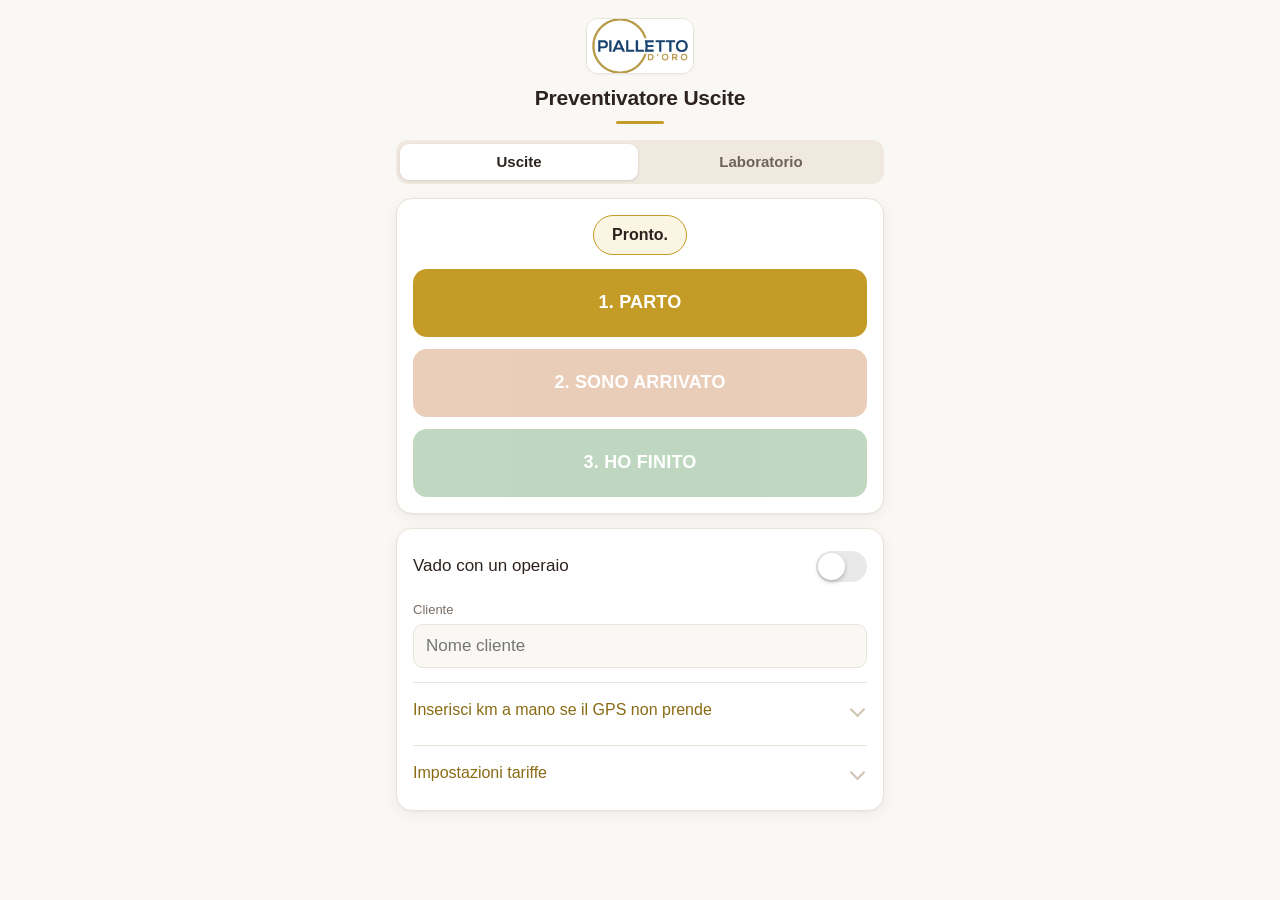
==== commit 7647d693: "Add files via upload" ====
--- a/index.html
+++ b/index.html
@@ -9,82 +9,21 @@
 <meta name="apple-mobile-web-app-title" content="Pialletto d'Oro">
 <meta name="theme-color" content="#FAF8F5">
 <link rel="apple-touch-icon" href="./logo.png">
-<title>Preventivatore Intervento</title>
-<style>
-:root{--bg:#FAF8F5;--card:#FFFFFF;--fg:#2C221E;--mut:#7A6E66;--line:#EAE3D9;--blu:#C59B27;--ara:#B85D19;--ver:#2E7D32;--dark:#2C221E;--oro:#C59B27}
-*{box-sizing:border-box;-webkit-tap-highlight-color:transparent}
-html{-webkit-text-size-adjust:100%}
-body{background:var(--bg);color:var(--fg);font-family:-apple-system,BlinkMacSystemFont,"Segoe UI",Roboto,sans-serif;font-size:17px;line-height:1.35;margin:0 auto;max-width:520px;
-  padding:calc(16px + env(safe-area-inset-top,0px)) max(16px,env(safe-area-inset-right,0px)) calc(20px + env(safe-area-inset-bottom,0px)) max(16px,env(safe-area-inset-left,0px))}
-body::before{content:"";position:fixed;top:0;left:0;right:0;height:env(safe-area-inset-top,0px);background:var(--dark);z-index:5}
-header{text-align:center;margin:2px 0 16px}
-.logo{width:108px;height:56px;margin:0 auto 10px;overflow:hidden;position:relative;background:#fff;border:1px solid var(--line);border-radius:12px;box-shadow:0 1px 2px rgba(44,34,30,.05)}
-.logo img{position:absolute;top:50%;left:50%;width:140px;height:140px;max-width:none;transform:translate(-50%,-50%)}
-.marca{font-size:24px;font-weight:700;letter-spacing:.02em;color:var(--oro);margin-bottom:8px}
-h1{font-size:21px;font-weight:700;letter-spacing:-.01em;color:var(--fg);margin:0}
-h1::after{content:"";display:block;width:48px;height:3px;border-radius:3px;background:var(--oro);margin:9px auto 0}
-section{background:var(--card);border:1px solid var(--line);border-radius:16px;padding:16px;margin-bottom:14px;box-shadow:0 1px 2px rgba(44,34,30,.04),0 4px 14px rgba(44,34,30,.06)}
-label{display:block;font-size:13px;color:var(--mut);margin:12px 0 6px}
-input[type=number],input[type=text],input[type=tel]{width:100%;min-height:44px;padding:10px 12px;font-size:17px;font-family:inherit;border:1px solid var(--line);border-radius:10px;background:var(--bg);color:var(--fg);-webkit-appearance:none;appearance:none}
-input[type=number]:focus,input[type=text]:focus,input[type=tel]:focus{outline:2px solid var(--blu);outline-offset:0;border-color:transparent}
-
-/* stato */
-#stato{display:block;width:fit-content;margin:0 auto 14px;padding:8px 18px;border-radius:999px;background:#FBF5E4;color:#2C221E;border:1.5px solid var(--oro);font-size:16px;font-weight:700;text-align:center}
-
-/* pulsanti principali */
-button{display:block;width:100%;min-height:68px;padding:16px;font-family:inherit;font-size:18px;font-weight:700;letter-spacing:.01em;border:0;border-radius:14px;margin-top:12px;cursor:pointer;color:#fff;background:var(--blu);touch-action:manipulation;-webkit-appearance:none;appearance:none;transition:transform .08s,opacity .15s}
-#bParti{margin-top:0}
-button.b2{background:var(--ara)}
-button.b3{background:var(--ver)}
-button:active:not(:disabled){transform:scale(.98);opacity:.85}
-button:disabled{opacity:.3;cursor:default}
-.note{font-size:14px;color:var(--mut);line-height:1.45;margin-top:10px;text-align:center}
-#live:empty{display:none}
-
-/* switch iOS */
-.chk{display:flex;align-items:center;justify-content:space-between;gap:12px;min-height:44px}
-.chk label{order:-1;flex:1;margin:0;font-size:17px;color:var(--fg);padding:6px 0}
-.chk input{flex:none;width:51px;height:31px;margin:0;border-radius:31px;background:#E9E9EA;position:relative;cursor:pointer;-webkit-appearance:none;appearance:none;transition:background .2s}
-.chk input::after{content:"";position:absolute;top:2px;left:2px;width:27px;height:27px;border-radius:50%;background:#fff;box-shadow:0 2px 4px rgba(0,0,0,.25);transition:transform .2s}
-.chk input:checked{background:var(--ver)}
-.chk input:checked::after{transform:translateX(20px)}
-
-/* menu espandibili */
-details{border-top:1px solid var(--line);margin-top:14px}
-summary{display:flex;align-items:center;justify-content:space-between;min-height:48px;padding-top:4px;font-size:16px;color:#8A6A12;cursor:pointer;list-style:none}
-summary::-webkit-details-marker{display:none}
-summary::after{content:"";flex:none;width:9px;height:9px;margin:0 4px 0 10px;border-right:2px solid #CFC4B4;border-bottom:2px solid #CFC4B4;transform:rotate(45deg);transition:transform .2s}
-details[open] summary::after{transform:rotate(-135deg)}
-details label{margin-top:4px}
-.row{display:grid;grid-template-columns:repeat(3,1fr);gap:10px;padding-bottom:4px}
-.row>div{min-width:0}
-.row label{margin-top:0;white-space:nowrap;font-size:12px}
-
-/* risultato */
-#res{background:var(--dark);border-color:var(--dark);color:#FAF8F5;box-shadow:0 6px 20px rgba(44,34,30,.25)}
-#res .note{color:#EFE6D6;font-size:13px;letter-spacing:.06em;text-transform:uppercase}
-.tot{color:#E5B84B;font-size:46px;font-weight:700;letter-spacing:-.02em;text-align:center;margin:6px 0 14px;line-height:1.1}
-.suf{display:inline-block;font-size:20px;font-weight:600;letter-spacing:0;color:#EFE6D6;white-space:nowrap}
-#totSub{text-align:center;color:#EFE6D6;font-size:15px;margin:-6px 0 14px}
-#totSub:empty{display:none}
-h2{font-size:13px;font-weight:600;letter-spacing:.06em;text-transform:uppercase;color:var(--mut);margin:0 0 10px}
-button.wa{display:flex;align-items:center;justify-content:center;gap:10px;min-height:58px;background:#25D366;color:#fff}
-button.wa svg{flex:none;width:24px;height:24px}
-table{width:100%;border-collapse:collapse;font-size:15px}
-td{padding:9px 0;border-top:1px solid #4A3C35;vertical-align:top}
-td:first-child{color:#CFC4B4;padding-right:10px}
-td:last-child{text-align:right}
-button.ghost{min-height:48px;margin:4px 0 0;padding:12px;font-size:16px;font-weight:600;background:transparent;color:var(--mut);border:1px solid #D8CDBD}
-[hidden]{display:none!important}
-</style>
+<title>Preventivatore Uscite</title>
+<link rel="stylesheet" href="./stile.css">
 </head>
 <body>
 
 <header>
   <div class="logo"><img src="./logo.png" alt="Pialletto d'Oro" onerror="this.parentNode.hidden=true;this.parentNode.nextElementSibling.hidden=false"></div>
   <div class="marca" hidden>Pialletto d'Oro</div>
-  <h1>Preventivatore Intervento</h1>
+  <h1>Preventivatore Uscite</h1>
 </header>
+
+<nav class="nav" aria-label="Sezioni">
+  <a href="./index.html" class="on" aria-current="page">Uscite</a>
+  <a href="./laboratorio.html">Laboratorio</a>
+</nav>
 
 <section>
   <div id="stato">Pronto.</div>
@@ -96,11 +35,17 @@
 
 <section>
   <div class="chk"><input type="checkbox" id="conOp"><label for="conOp">Vado con un operaio</label></div>
+  <div class="passo" id="opRow" hidden>
+    <span>Numero operai</span>
+    <button type="button" class="step" id="bOpMeno" aria-label="Un operaio in meno">−</button>
+    <span class="num" id="nOp">1</span>
+    <button type="button" class="step" id="bOpPiu" aria-label="Un operaio in più">+</button>
+  </div>
   <label for="cliente">Cliente</label>
   <input type="text" id="cliente" placeholder="Nome cliente">
 
   <details>
-    <summary>Inserisci km a mano</summary>
+    <summary>Inserisci km a mano se il GPS non prende</summary>
     <label for="kmMan">Km di sola andata (solo se il GPS non funziona)</label>
     <input type="number" id="kmMan" step="0.1" placeholder="es. 12" inputmode="decimal">
   </details>
@@ -136,6 +81,12 @@
 
 <script>
 const $ = id => document.getElementById(id);
+
+// barra Uscite / Laboratorio: resta dentro la Web App a schermo intero
+document.querySelectorAll('.nav a').forEach(a => {
+  a.onclick = e => { e.preventDefault(); window.location.href = a.href; };
+});
+
 let S = { fase: 0 };
 try { S = JSON.parse(localStorage.getItem('prev') || 'null') || { fase: 0 }; } catch (e) {}
 function salva() { try { localStorage.setItem('prev', JSON.stringify(S)); } catch (e) {} }
@@ -196,13 +147,25 @@
   S.tOra = +$('tOra').value;
   S.tOp = +$('tOp').value;
   S.conOp = $('conOp').checked;
+  S.nOp = nOp;
   S.cliente = $('cliente').value;
   S.kmMan = parseFloat($('kmMan').value);
   S.iva = $('conIva').checked;
   salva(); ui();
 };
 
+// "Nuovo intervento" con conferma: il primo tocco chiede conferma, il secondo (entro 4 secondi) azzera
+let confT = 0;
+function confFine() { confT = 0; $('bNuovo').textContent = 'Nuovo intervento'; $('bNuovo').classList.remove('conf'); }
 $('bNuovo').onclick = () => {
+  if (!confT) {
+    $('bNuovo').textContent = 'Tocca di nuovo per azzerare';
+    $('bNuovo').classList.add('conf');
+    confT = setTimeout(confFine, 4000);
+    return;
+  }
+  clearTimeout(confT);
+  confFine();
   S = { fase: 0 };
   salva();
   $('res').hidden = true;
@@ -210,10 +173,26 @@
   $('invia').hidden = true;
   $('bNuovo').hidden = true;
   $('tel').value = '';
+  $('cliente').value = '';
   $('live').textContent = '';
   $('kmMan').value = '';
+  $('conOp').checked = false;
+  nOp = 1;
+  opUi();
   ui();
 };
+
+// numero operai: tasti + e - (da 1 a 9), visibili solo con "Vado con un operaio"
+let nOp = S.nOp || 1;
+function opUi() {
+  $('opRow').hidden = !$('conOp').checked;
+  $('nOp').textContent = nOp;
+  $('bOpMeno').disabled = nOp <= 1;
+  $('bOpPiu').disabled = nOp >= 9;
+}
+$('conOp').onchange = opUi;
+$('bOpMeno').onclick = () => { if (nOp > 1) nOp--; opUi(); };
+$('bOpPiu').onclick = () => { if (nOp < 9) nOp++; opUi(); };
 
 // IVA: ricalcola il totale mostrato
 $('conIva').onchange = () => {
@@ -258,7 +237,8 @@
   const oreC = Math.max(0.25, Math.ceil(ore * 4) / 4);    // arrotondato al quarto d'ora
   const cKm = km * S.tKm;
   const cL = oreC * S.tOra;
-  const cO = S.conOp ? oreC * S.tOp : 0;
+  const quanti = S.conOp ? (S.nOp || 1) : 0;              // numero operai
+  const cO = oreC * S.tOp * quanti;
 
   const netto = cKm + cL + cO;
   const iva = !!S.iva;
@@ -283,7 +263,7 @@
   riga('Km andata+ritorno (' + fonte + ')', km.toFixed(1) + ' km · ' + eur(cKm));
   riga('Tempo al lavoro', fmt(S.t2 - S.t1) + ' (conteggiate ' + oreC.toFixed(2) + ' h)');
   riga('Manodopera tua', eur(cL));
-  if (S.conOp) riga('Operaio', eur(cO));
+  if (S.conOp) riga(quanti > 1 ? 'Operai (' + quanti + ')' : 'Operaio', eur(cO));
   $('res').hidden = false;
   $('ivaBox').hidden = false;
   $('invia').hidden = false;
@@ -291,10 +271,20 @@
   $('ivaBox').scrollIntoView();
 }
 
-$('tKm').value = S.tKm || 1;
-$('tOra').value = S.tOra || 40;
-$('tOp').value = S.tOp || 30;
+// tariffe: salvate a parte, restano anche dopo "Nuovo intervento" e alla riapertura
+let T = {};
+try { T = JSON.parse(localStorage.getItem('tarUscite') || 'null') || {}; } catch (e) {}
+$('tKm').value = T.tKm || S.tKm || 1;
+$('tOra').value = T.tOra || S.tOra || 40;
+$('tOp').value = T.tOp || S.tOp || 30;
+['tKm', 'tOra', 'tOp'].forEach(id => {
+  $(id).oninput = () => {
+    T[id] = +$(id).value;
+    try { localStorage.setItem('tarUscite', JSON.stringify(T)); } catch (e) {}
+  };
+});
 $('conOp').checked = !!S.conOp;
+opUi();
 $('cliente').value = S.cliente || '';
 if (S.kmMan > 0) $('kmMan').value = S.kmMan;
 $('conIva').checked = !!S.iva;
--- a/stile.css
+++ b/stile.css
@@ -0,0 +1,87 @@
+:root{--bg:#FAF8F5;--card:#FFFFFF;--fg:#2C221E;--mut:#7A6E66;--line:#EAE3D9;--blu:#C59B27;--ara:#B85D19;--ver:#2E7D32;--dark:#2C221E;--oro:#C59B27}
+*{box-sizing:border-box;-webkit-tap-highlight-color:transparent}
+html{-webkit-text-size-adjust:100%}
+body{background:var(--bg);color:var(--fg);font-family:-apple-system,BlinkMacSystemFont,"Segoe UI",Roboto,sans-serif;font-size:17px;line-height:1.35;margin:0 auto;max-width:520px;
+  padding:calc(16px + env(safe-area-inset-top,0px)) max(16px,env(safe-area-inset-right,0px)) calc(20px + env(safe-area-inset-bottom,0px)) max(16px,env(safe-area-inset-left,0px))}
+body::before{content:"";position:fixed;top:0;left:0;right:0;height:env(safe-area-inset-top,0px);background:var(--dark);z-index:5}
+header{text-align:center;margin:2px 0 16px}
+.logo{width:108px;height:56px;margin:0 auto 10px;overflow:hidden;position:relative;background:#fff;border:1px solid var(--line);border-radius:12px;box-shadow:0 1px 2px rgba(44,34,30,.05)}
+.logo img{position:absolute;top:50%;left:50%;width:140px;height:140px;max-width:none;transform:translate(-50%,-50%)}
+.marca{font-size:24px;font-weight:700;letter-spacing:.02em;color:var(--oro);margin-bottom:8px}
+h1{font-size:21px;font-weight:700;letter-spacing:-.01em;color:var(--fg);margin:0}
+h1::after{content:"";display:block;width:48px;height:3px;border-radius:3px;background:var(--oro);margin:9px auto 0}
+section{background:var(--card);border:1px solid var(--line);border-radius:16px;padding:16px;margin-bottom:14px;box-shadow:0 1px 2px rgba(44,34,30,.04),0 4px 14px rgba(44,34,30,.06)}
+label{display:block;font-size:13px;color:var(--mut);margin:12px 0 6px}
+input[type=number],input[type=text],input[type=tel]{width:100%;min-height:44px;padding:10px 12px;font-size:17px;font-family:inherit;border:1px solid var(--line);border-radius:10px;background:var(--bg);color:var(--fg);-webkit-appearance:none;appearance:none}
+input[type=number]:focus,input[type=text]:focus,input[type=tel]:focus{outline:2px solid var(--blu);outline-offset:0;border-color:transparent}
+
+/* stato */
+#stato{display:block;width:fit-content;margin:0 auto 14px;padding:8px 18px;border-radius:999px;background:#FBF5E4;color:#2C221E;border:1.5px solid var(--oro);font-size:16px;font-weight:700;text-align:center}
+
+/* pulsanti principali */
+button{display:block;width:100%;min-height:68px;padding:16px;font-family:inherit;font-size:18px;font-weight:700;letter-spacing:.01em;border:0;border-radius:14px;margin-top:12px;cursor:pointer;color:#fff;background:var(--blu);touch-action:manipulation;-webkit-appearance:none;appearance:none;transition:transform .08s,opacity .15s}
+#bParti,#bAvvia{margin-top:0}
+button.b2{background:var(--ara)}
+button.b3{background:var(--ver)}
+button:active:not(:disabled){transform:scale(.98);opacity:.85}
+button:disabled{opacity:.3;cursor:default}
+.note{font-size:14px;color:var(--mut);line-height:1.45;margin-top:10px;text-align:center}
+#live:empty{display:none}
+
+/* switch iOS */
+.chk{display:flex;align-items:center;justify-content:space-between;gap:12px;min-height:44px}
+.chk label{order:-1;flex:1;margin:0;font-size:17px;color:var(--fg);padding:6px 0}
+.chk input{flex:none;width:51px;height:31px;margin:0;border-radius:31px;background:#E9E9EA;position:relative;cursor:pointer;-webkit-appearance:none;appearance:none;transition:background .2s}
+.chk input::after{content:"";position:absolute;top:2px;left:2px;width:27px;height:27px;border-radius:50%;background:#fff;box-shadow:0 2px 4px rgba(0,0,0,.25);transition:transform .2s}
+.chk input:checked{background:var(--ver)}
+.chk input:checked::after{transform:translateX(20px)}
+
+/* numero operai: tasti + e - */
+.passo{display:flex;align-items:center;gap:14px;min-height:52px;margin-top:8px;padding-top:8px;border-top:1px solid var(--line)}
+.passo>span:first-child{flex:1}
+.passo .num{min-width:28px;text-align:center;font-size:20px;font-weight:700}
+button.step{display:block;flex:none;width:48px;min-height:48px;height:48px;margin:0;padding:0;border-radius:12px;font-size:26px;line-height:1;background:#FBF5E4;color:var(--fg);border:1.5px solid var(--oro)}
+
+/* menu espandibili */
+details{border-top:1px solid var(--line);margin-top:14px}
+summary{display:flex;align-items:center;justify-content:space-between;min-height:48px;padding-top:4px;font-size:16px;color:#8A6A12;cursor:pointer;list-style:none}
+summary::-webkit-details-marker{display:none}
+summary::after{content:"";flex:none;width:9px;height:9px;margin:0 4px 0 10px;border-right:2px solid #CFC4B4;border-bottom:2px solid #CFC4B4;transform:rotate(45deg);transition:transform .2s}
+details[open] summary::after{transform:rotate(-135deg)}
+details label{margin-top:4px}
+.row{display:grid;grid-template-columns:repeat(3,1fr);gap:10px;padding-bottom:4px}
+.row>div{min-width:0}
+.row label{margin-top:0;white-space:nowrap;font-size:12px}
+
+/* risultato */
+#res{background:var(--dark);border-color:var(--dark);color:#FAF8F5;box-shadow:0 6px 20px rgba(44,34,30,.25)}
+#res .note{color:#EFE6D6;font-size:13px;letter-spacing:.06em;text-transform:uppercase}
+.tot{color:#E5B84B;font-size:46px;font-weight:700;letter-spacing:-.02em;text-align:center;margin:6px 0 14px;line-height:1.1}
+.suf{display:inline-block;font-size:20px;font-weight:600;letter-spacing:0;color:#EFE6D6;white-space:nowrap}
+#totSub{text-align:center;color:#EFE6D6;font-size:15px;margin:-6px 0 14px}
+#totSub:empty{display:none}
+h2{font-size:13px;font-weight:600;letter-spacing:.06em;text-transform:uppercase;color:var(--mut);margin:0 0 10px}
+button.wa{display:flex;align-items:center;justify-content:center;gap:10px;min-height:58px;background:#25D366;color:#fff}
+button.wa svg{flex:none;width:24px;height:24px}
+table{width:100%;border-collapse:collapse;font-size:15px}
+td{padding:9px 0;border-top:1px solid #4A3C35;vertical-align:top}
+td:first-child{color:#CFC4B4;padding-right:10px}
+td:last-child{text-align:right}
+button.ghost{min-height:48px;margin:4px 0 0;padding:12px;font-size:16px;font-weight:600;background:transparent;color:var(--mut);border:1px solid #D8CDBD}
+[hidden]{display:none!important}
+
+/* barra Uscite / Laboratorio */
+.nav{display:flex;gap:4px;min-height:44px;padding:4px;margin-bottom:14px;background:#EFE9E0;border-radius:12px}
+.nav a{flex:1;display:flex;align-items:center;justify-content:center;min-height:36px;border-radius:9px;font-size:15px;font-weight:600;color:#6E6259;text-decoration:none}
+.nav a.on{background:#FFFFFF;color:#2C221E;font-weight:700;box-shadow:0 1px 3px rgba(44,34,30,.14)}
+
+/* conferma azzeramento */
+button.ghost.conf{background:var(--ara);border-color:var(--ara);color:#fff}
+
+/* laboratorio */
+.crono{font-size:56px;font-weight:700;letter-spacing:-.02em;font-variant-numeric:tabular-nums;text-align:center;line-height:1.1;margin:2px 0 14px}
+.rapidi{display:grid;grid-template-columns:repeat(4,1fr);gap:8px;margin-top:12px}
+.rapidi button{min-height:48px;margin:0;padding:0 2px;font-size:15px;white-space:nowrap;background:#FBF5E4;color:var(--fg);border:1.5px solid var(--oro)}
+.row.due{grid-template-columns:1fr 1fr;align-items:end}
+.row.due label{white-space:normal;margin-top:8px}
+section>h2:not(:first-child){margin-top:18px;padding-top:16px;border-top:1px solid var(--line)}
